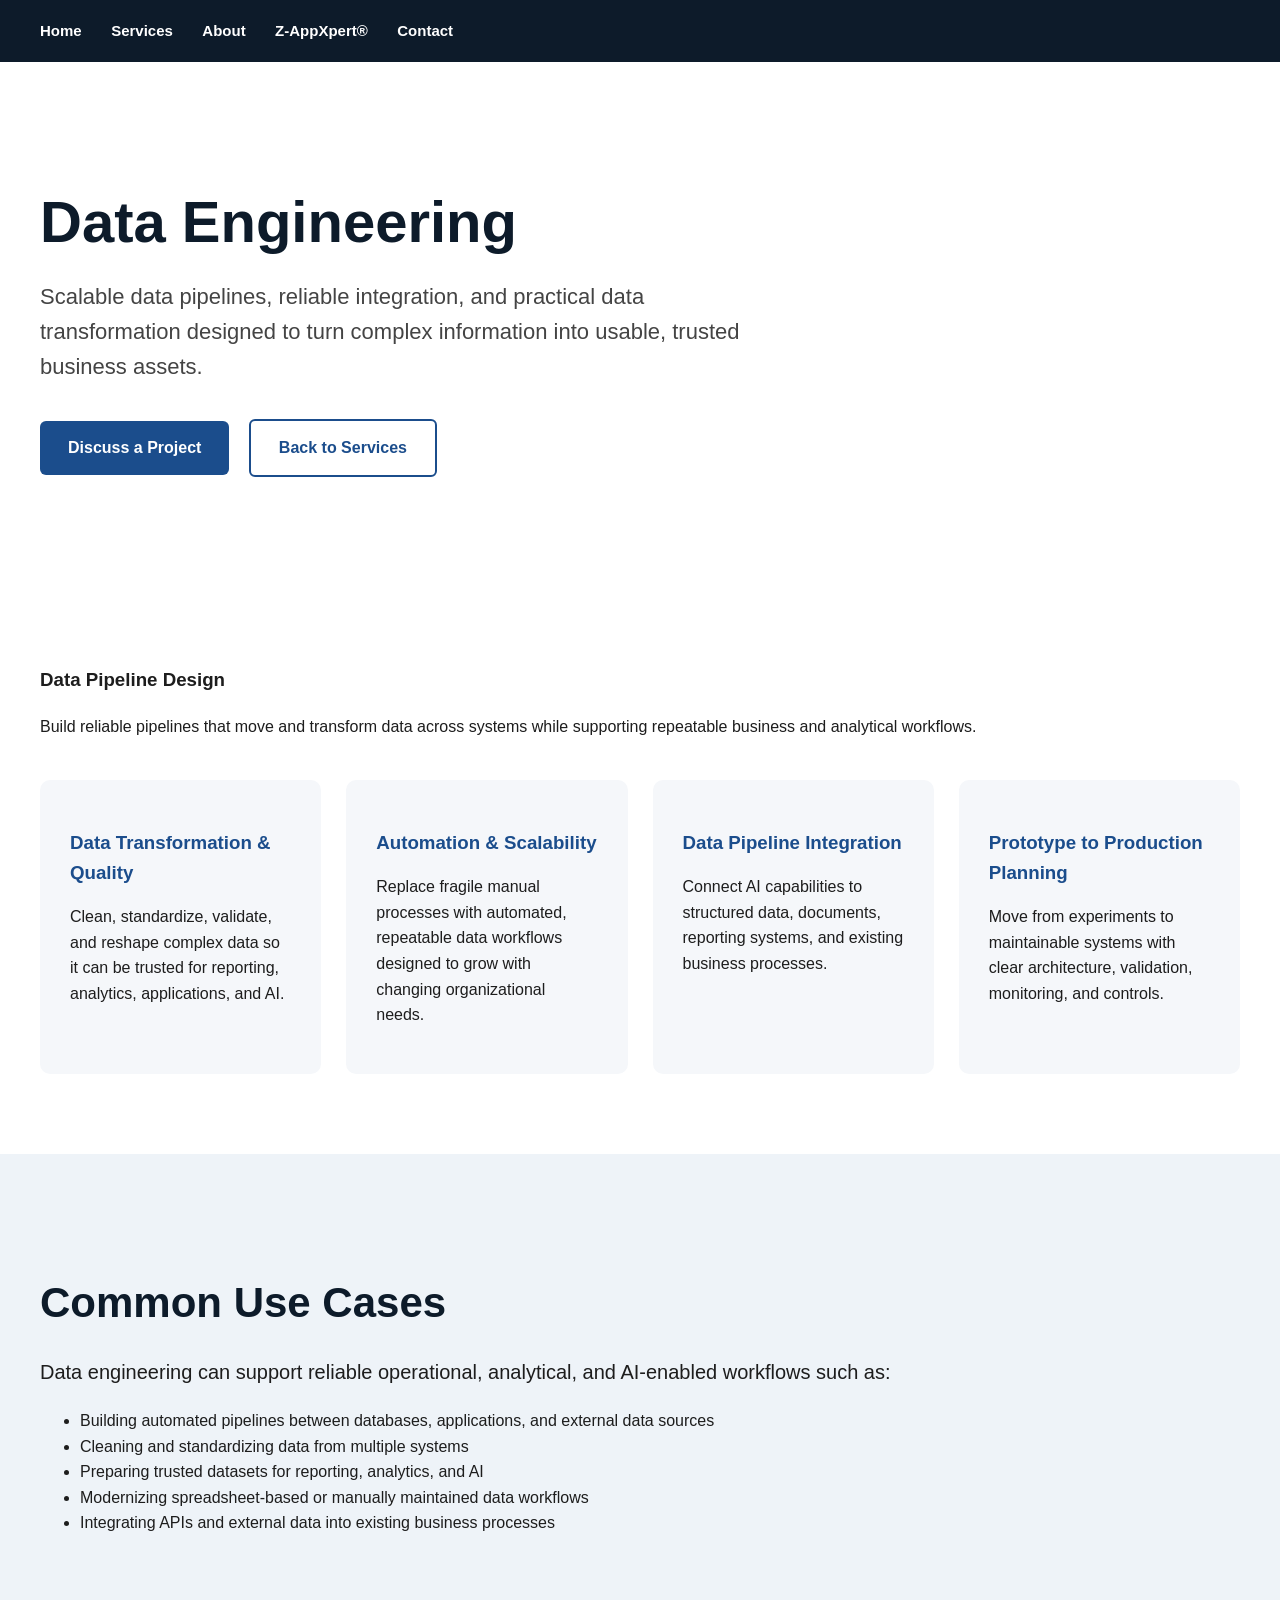
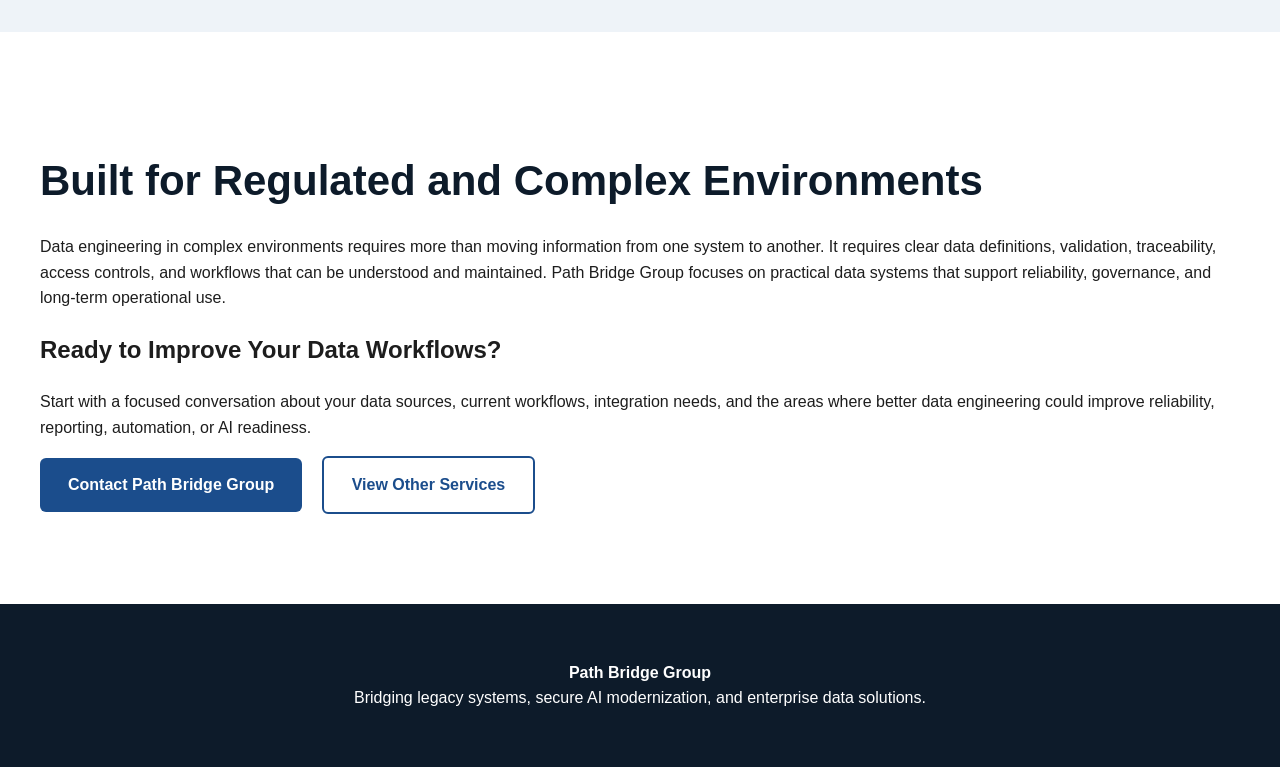
==== data-engineering.html @ dd312282 "Add Data Engineering and Workflow Automation service pages" ====
<!DOCTYPE html>
<html lang="en">
<head>
    <meta charset="UTF-8">
    <meta name="viewport" content="width=device-width, initial-scale=1.0">
    <title>Data Engineering | Path Bridge Group</title>
    <link rel="stylesheet" href="style.css">
    <link rel="icon" type="image/png" href="images/favicon.png">
</head>

<body>

    <nav>
        <a href="index.html">Home</a>
        <a href="index.html#services">Services</a>
        <a href="index.html#about">About</a>
        <a href="z-appxpert.html">Z-AppXpert®</a>
        <a href="index.html#contact">Contact</a>
    </nav>

    <main>

        <section class="hero">
            <div class="hero-container">
                <div class="hero-text">
                    <h1>Data Engineering</h1>
                        <p>
                            Scalable data pipelines, reliable integration, and practical
                            data transformation designed to turn complex information
                            into usable, trusted business assets.
                        </p>
                    <div class="hero-buttons">
                        <a href="index.html#contact" class="btn-primary">Discuss a Project</a>
                        <a href="index.html#services" class="btn-secondary">Back to Services</a>
                    </div>
                </div>
            </div>
        </section>

        <section class="services">
            <div class="section-container">
                    <h3>Data Pipeline Design</h3>
                    <p>
                        Build reliable pipelines that move and transform data
                        across systems while supporting repeatable business
                        and analytical workflows.
                    </p>

                <div class="services-grid">
                    <div class="service-card">
                        <h3>Data Transformation &amp; Quality</h3>
                        <p>
                            Clean, standardize, validate, and reshape complex data
                            so it can be trusted for reporting, analytics,
                            applications, and AI.
                        </p>
                    </div>

                    <div class="service-card">
                        <h3>Automation &amp; Scalability</h3>
                        <p>
                            Replace fragile manual processes with automated,
                            repeatable data workflows designed to grow with
                            changing organizational needs.
                        </p>
                    </div>

                    <div class="service-card">
                        <h3>Data Pipeline Integration</h3>
                        <p>
                            Connect AI capabilities to structured data, documents, reporting systems,
                            and existing business processes.
                        </p>
                    </div>

                    <div class="service-card">
                        <h3>Prototype to Production Planning</h3>
                        <p>
                            Move from experiments to maintainable systems with clear architecture,
                            validation, monitoring, and controls.
                        </p>
                    </div>
                </div>
            </div>
        </section>

        <section class="about">
            <div class="section-container">
                <h2 class="section-title">Common Use Cases</h2>
                <p>
                        Data engineering can support reliable operational, analytical,
                        and AI-enabled workflows such as:
                </p>

                    <ul>
                        <li>Building automated pipelines between databases, applications, and external data sources</li>
                        <li>Cleaning and standardizing data from multiple systems</li>
                        <li>Preparing trusted datasets for reporting, analytics, and AI</li>
                        <li>Modernizing spreadsheet-based or manually maintained data workflows</li>
                        <li>Integrating APIs and external data into existing business processes</li>
                    </ul>
            </div>
        </section>

        <section class="services">
            <div class="section-container">
                <h2 class="section-title">Built for Regulated and Complex Environments</h2>
                    <p>
                        Data engineering in complex environments requires more than moving information
                        from one system to another. It requires clear data definitions, validation,
                        traceability, access controls, and workflows that can be understood and maintained.
                        Path Bridge Group focuses on practical data systems that support reliability,
                        governance, and long-term operational use.
                    </p>

                    <h2>Ready to Improve Your Data Workflows?</h2>

                    <p>
                        Start with a focused conversation about your data sources, current workflows,
                        integration needs, and the areas where better data engineering could improve
                        reliability, reporting, automation, or AI readiness.
                    </p>

                    <div class="hero-buttons">
                    <a href="index.html#contact" class="btn-primary">Contact Path Bridge Group</a>
                    <a href="index.html#services" class="btn-secondary">View Other Services</a>
                </div>
            </div>
        </section>

    </main>

    <footer id="contact">
        <p>
            <strong>Path Bridge Group</strong><br>
            Bridging legacy systems, secure AI modernization, and enterprise data solutions.
        </p>
    </footer>

</body>
</html>
---- style.css ----
body {
    margin: 0;
    font-family: Arial, Helvetica, sans-serif;
    background: #f5f7fa;
    color: #1d1d1d;
    line-height: 1.6;
}

nav {
    background: #0d1b2a;
    padding: 18px 40px;
}

nav a {
    color: white;
    text-decoration: none;
    margin-right: 25px;
    font-weight: bold;
    font-size: 15px;
}

.hero {
    background: white;
    padding: 80px 40px;
}

.hero-container {
    max-width: 1200px;
    margin: auto;
    display: flex;
    flex-wrap: wrap;
    align-items: center;
    gap: 40px;
}

.hero-text {
    flex: 1;
    min-width: 320px;
}

.hero-text h1 {
    font-size: 58px;
    line-height: 1.1;
    margin-bottom: 25px;
    color: #0d1b2a;
}

.hero-text p {
    font-size: 22px;
    color: #444;
    margin-bottom: 35px;
    max-width: 700px;
}

.hero-buttons a {
    display: inline-block;
    padding: 14px 28px;
    margin-right: 15px;
    margin-bottom: 10px;
    border-radius: 6px;
    text-decoration: none;
    font-weight: bold;
}

.btn-primary {
    display: inline-block;
    padding: 14px 28px;
    border-radius: 6px;
    text-decoration: none;
    font-weight: bold;
    background: #1b4d8c;
    color: white;
}

.btn-secondary {
    border: 2px solid #1b4d8c;
    color: #1b4d8c;
    background: white;
}

.hero-image {
    flex: 1;
    min-width: 320px;
    text-align: center;
}

.hero-image img {
    width: 100%;
    max-width: 600px;
    border-radius: 12px;
}

.trust-section {
    background: #eef3f8;
    padding: 60px 40px;
}

.trust-container {
    max-width: 1200px;
    margin: auto;
    display: grid;
    grid-template-columns: repeat(auto-fit, minmax(220px, 1fr));
    gap: 25px;
}

.trust-card {
    background: white;
    padding: 25px;
    border-radius: 10px;
    box-shadow: 0 2px 8px rgba(0,0,0,0.08);
}

.trust-card h3 {
    color: #0d1b2a;
    margin-bottom: 10px;
}

.services {
    padding: 80px 40px;
    background: white;
}

.section-container {
    max-width: 1200px;
    margin: auto;
}

.section-title {
    font-size: 42px;
    margin-bottom: 20px;
    color: #0d1b2a;
}

.services-grid {
    display: grid;
    grid-template-columns: repeat(auto-fit, minmax(250px, 1fr));
    gap: 25px;
    margin-top: 40px;
}

.service-card {
    background: #f5f7fa;
    padding: 30px;
    border-radius: 10px;
}

.service-card h3 {
    margin-bottom: 15px;
    color: #1b4d8c;
}

.about {
    background: #eef3f8;
    padding: 80px 40px;
}

.about p {
    max-width: 900px;
    font-size: 20px;
}

footer {
    background: #0d1b2a;
    color: white;
    padding: 40px;
    text-align: center;
}

footer a {
    color: #8fc8ff;
    text-decoration: none;
}

@media (max-width: 768px) {
    nav {
        padding: 16px 20px;
    }

    nav a {
        display: inline-block;
        margin-bottom: 8px;
        margin-right: 15px;
        font-size: 14px;
    }

    .hero {
        padding: 50px 24px;
    }

    .hero-text h1 {
        font-size: 40px;
    }

    .hero-text p {
        font-size: 18px;
    }

    .hero-container {
        gap: 25px;
    }

    .trust-section,
    .services,
    .about {
        padding: 50px 24px;
    }

    .section-title {
        font-size: 34px;
    }

    .about p {
        font-size: 18px;
        }
        
    .page-main {
    max-width: 1100px;
    margin: 0 auto;
    padding: 80px 24px;
    }

    .page-hero {
    padding: 80px 0 60px;
    }

    .page-hero h1 {
    font-size: 48px;
    line-height: 1.1;
    margin-bottom: 20px;
    }

    .page-hero p {
    max-width: 720px;
    font-size: 20px;
    line-height: 1.6;
    margin-bottom: 32px;
    }

    .section {
    margin: 70px 0;
    }

    .cards {
    display: grid;
    grid-template-columns: repeat(2, minmax(0, 1fr));
    gap: 24px;
    margin: 40px 0;
    }

    .card {
    background: #f7f8fa;
    padding: 32px;
    border-radius: 14px;
    }

    .card h3 {
    margin-top: 0;
    }

    @media (max-width: 768px) {
    .cards {
        grid-template-columns: 1fr;
    }

    .page-hero h1 {
        font-size: 36px;
    }
    }
}

.page-main .section,
.page-main .cta {
max-width: 900px;
margin-left: auto;
margin-right: auto;
}

.page-main .cards {
max-width: 900px;
margin-left: auto;
margin-right: auto;
}
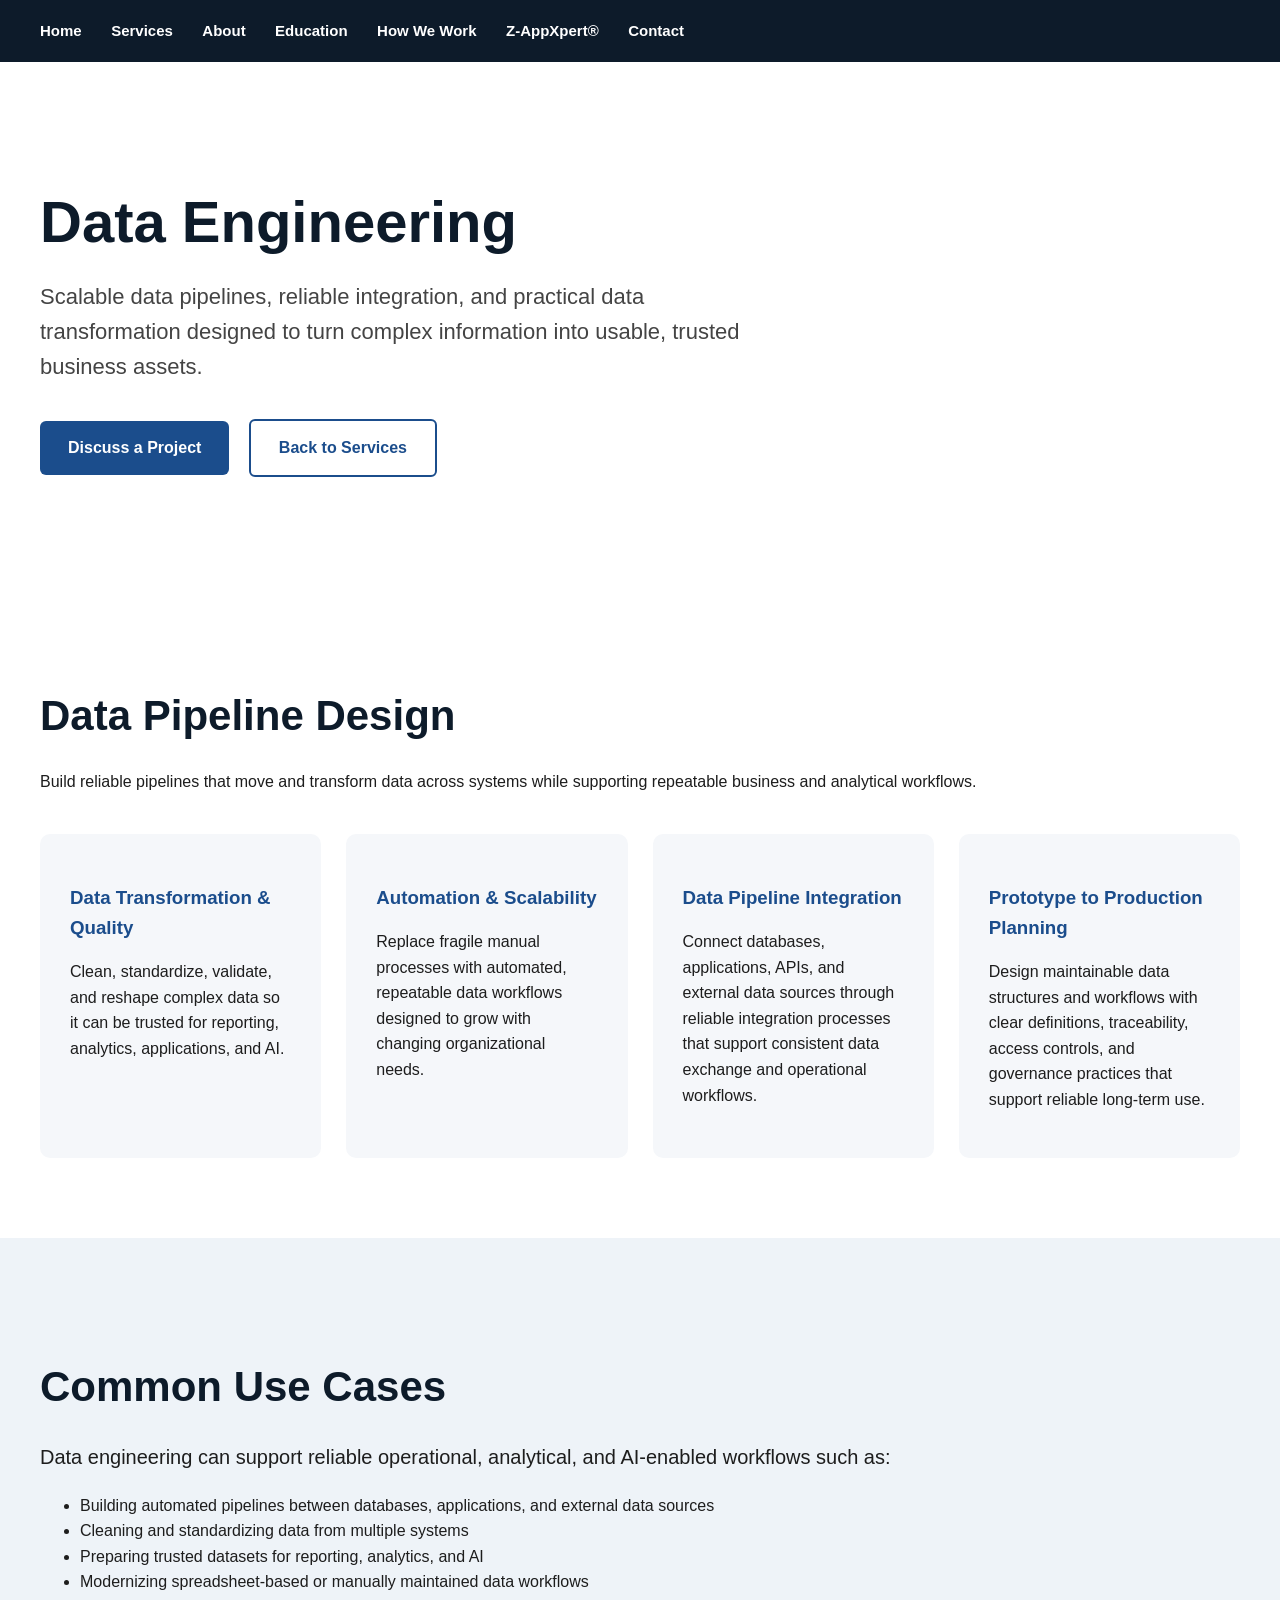
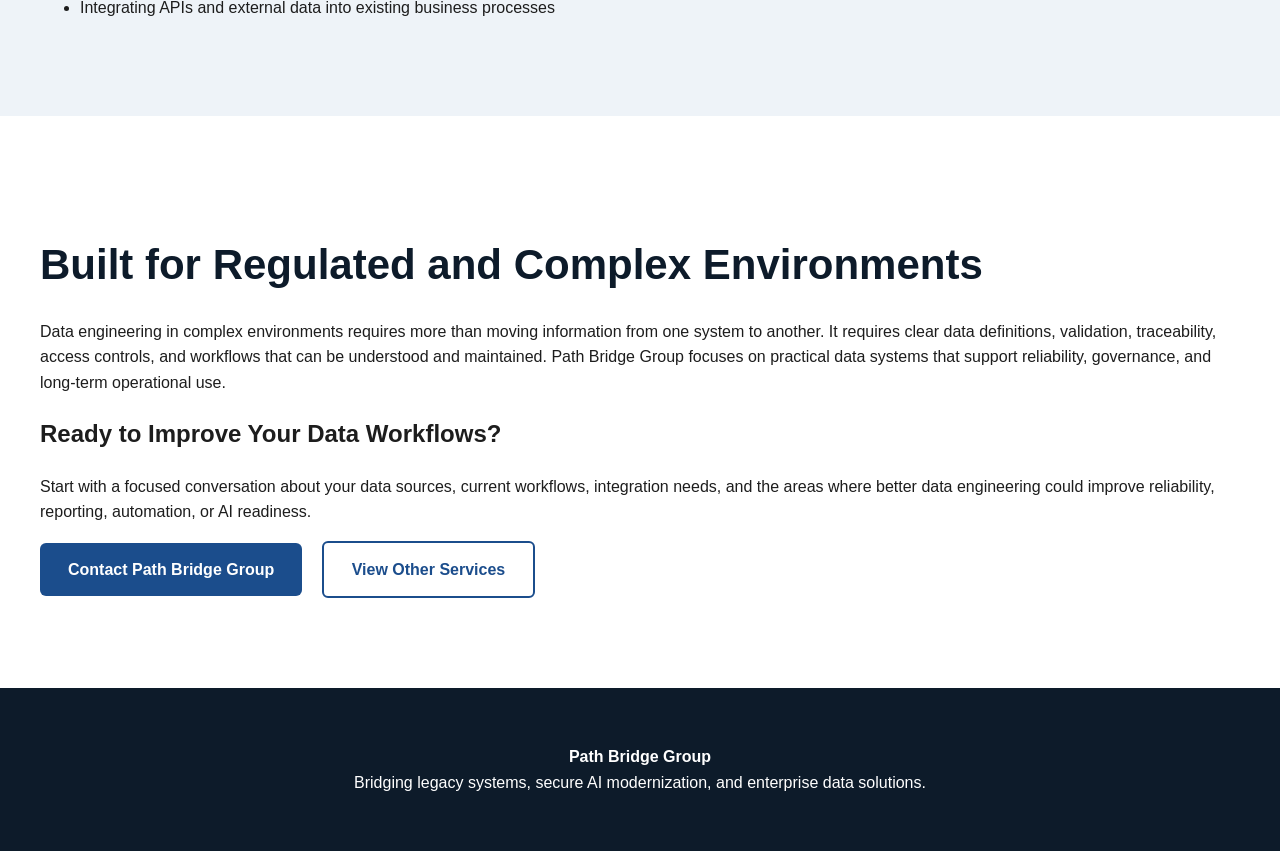
==== commit 878af663: "Refine service pages, navigation, SEO, and contact links" ====
--- a/data-engineering.html
+++ b/data-engineering.html
@@ -4,19 +4,23 @@
     <meta charset="UTF-8">
     <meta name="viewport" content="width=device-width, initial-scale=1.0">
     <title>Data Engineering | Path Bridge Group</title>
+    <meta name="description"
+      content="Data engineering services for reliable pipelines, data integration, quality, automation, and governance that support analytics, AI, and business operations.">
     <link rel="stylesheet" href="style.css">
     <link rel="icon" type="image/png" href="images/favicon.png">
 </head>
 
 <body>
 
-    <nav>
-        <a href="index.html">Home</a>
-        <a href="index.html#services">Services</a>
-        <a href="index.html#about">About</a>
-        <a href="z-appxpert.html">Z-AppXpert®</a>
-        <a href="index.html#contact">Contact</a>
-    </nav>
+<nav>
+    <a href="index.html">Home</a>
+    <a href="index.html#services">Services</a>
+    <a href="index.html#about">About</a>
+    <a href="index.html#education">Education</a>
+    <a href="index.html#approach">How We Work</a>
+    <a href="z-appxpert.html">Z-AppXpert®</a>
+    <a href="index.html#contact">Contact</a>
+</nav>
 
     <main>
 
@@ -30,7 +34,7 @@
                             into usable, trusted business assets.
                         </p>
                     <div class="hero-buttons">
-                        <a href="index.html#contact" class="btn-primary">Discuss a Project</a>
+                        <a href="index.html#contact-cta" class="btn-primary">Discuss a Project</a>
                         <a href="index.html#services" class="btn-secondary">Back to Services</a>
                     </div>
                 </div>
@@ -39,7 +43,9 @@
 
         <section class="services">
             <div class="section-container">
-                    <h3>Data Pipeline Design</h3>
+                    <h2 class="section-title">
+                        Data Pipeline Design
+                    </h2>
                     <p>
                         Build reliable pipelines that move and transform data
                         across systems while supporting repeatable business
@@ -67,18 +73,20 @@
 
                     <div class="service-card">
                         <h3>Data Pipeline Integration</h3>
-                        <p>
-                            Connect AI capabilities to structured data, documents, reporting systems,
-                            and existing business processes.
-                        </p>
+                            <p>
+                                Connect databases, applications, APIs, and external data
+                                sources through reliable integration processes that support
+                                consistent data exchange and operational workflows.
+                            </p>
                     </div>
 
                     <div class="service-card">
                         <h3>Prototype to Production Planning</h3>
-                        <p>
-                            Move from experiments to maintainable systems with clear architecture,
-                            validation, monitoring, and controls.
-                        </p>
+                            <p>
+                                Design maintainable data structures and workflows with
+                                clear definitions, traceability, access controls, and
+                                governance practices that support reliable long-term use.
+                            </p>
                     </div>
                 </div>
             </div>
@@ -122,7 +130,7 @@
                     </p>
 
                     <div class="hero-buttons">
-                    <a href="index.html#contact" class="btn-primary">Contact Path Bridge Group</a>
+                    <a href="index.html#contact-cta" class="btn-primary">Contact Path Bridge Group</a>
                     <a href="index.html#services" class="btn-secondary">View Other Services</a>
                 </div>
             </div>
--- a/style.css
+++ b/style.css
@@ -107,7 +107,7 @@
     background: white;
     padding: 25px;
     border-radius: 10px;
-    box-shadow: 0 2px 8px rgba(0,0,0,0.08);
+    box-shadow: 0 2px 8px rgba(0, 0, 0, 0.08);
 }
 
 .trust-card h3 {
@@ -159,6 +159,93 @@
     font-size: 20px;
 }
 
+.education {
+    background: white;
+    padding: 80px 40px;
+}
+
+.section-intro {
+    max-width: 900px;
+    font-size: 20px;
+    color: #444;
+}
+
+.education-grid {
+    display: grid;
+    grid-template-columns: repeat(auto-fit, minmax(250px, 1fr));
+    gap: 25px;
+    margin-top: 40px;
+}
+
+.education-card {
+    background: #f5f7fa;
+    padding: 30px;
+    border-radius: 10px;
+}
+
+.education-card h3 {
+    margin-bottom: 15px;
+    color: #1b4d8c;
+}
+
+.how-we-work {
+    background: #eef3f8;
+    padding: 80px 40px;
+}
+
+.approach-grid {
+    display: grid;
+    grid-template-columns: repeat(3, 1fr);
+    gap: 40px;
+    margin-top: 50px;
+}
+
+.approach-card {
+    position: relative;
+    padding-top: 20px;
+    border-top: 3px solid #1b4d8c;
+}
+
+.step-number {
+    display: block;
+    font-size: 18px;
+    font-weight: bold;
+    color: #1b4d8c;
+    margin-bottom: 12px;
+}
+
+.approach-card h3 {
+    color: #0d1b2a;
+    font-size: 24px;
+    margin: 0 0 12px;
+}
+
+.approach-card p {
+    margin: 0;
+}
+
+.cta {
+    background: white;
+    padding: 80px 40px;
+    text-align: center;
+}
+
+.cta-container {
+    max-width: 850px;
+}
+
+.cta h2 {
+    font-size: 42px;
+    color: #0d1b2a;
+    margin-bottom: 20px;
+}
+
+.cta p {
+    font-size: 20px;
+    color: #444;
+    margin-bottom: 30px;
+}
+
 footer {
     background: #0d1b2a;
     color: white;
@@ -172,6 +259,7 @@
 }
 
 @media (max-width: 768px) {
+
     nav {
         padding: 16px 20px;
     }
@@ -201,8 +289,22 @@
 
     .trust-section,
     .services,
-    .about {
+    .about,
+    .education,
+    .how-we-work {
         padding: 50px 24px;
+    }
+
+    .cta {
+        padding: 50px 24px;
+    }
+
+    .cta h2 {
+        font-size: 34px;
+    }
+
+    .cta p {
+        font-size: 18px;
     }
 
     .section-title {
@@ -211,72 +313,67 @@
 
     .about p {
         font-size: 18px;
-        }
-        
+    }
+
     .page-main {
-    max-width: 1100px;
-    margin: 0 auto;
-    padding: 80px 24px;
+        max-width: 1100px;
+        margin: 0 auto;
+        padding: 80px 24px;
     }
 
     .page-hero {
-    padding: 80px 0 60px;
-    }
-
-    .page-hero h1 {
-    font-size: 48px;
-    line-height: 1.1;
-    margin-bottom: 20px;
-    }
-
-    .page-hero p {
-    max-width: 720px;
-    font-size: 20px;
-    line-height: 1.6;
-    margin-bottom: 32px;
-    }
-
-    .section {
-    margin: 70px 0;
-    }
-
-    .cards {
-    display: grid;
-    grid-template-columns: repeat(2, minmax(0, 1fr));
-    gap: 24px;
-    margin: 40px 0;
-    }
-
-    .card {
-    background: #f7f8fa;
-    padding: 32px;
-    border-radius: 14px;
-    }
-
-    .card h3 {
-    margin-top: 0;
-    }
-
-    @media (max-width: 768px) {
-    .cards {
-        grid-template-columns: 1fr;
+        padding: 80px 0 60px;
     }
 
     .page-hero h1 {
         font-size: 36px;
-    }
+        line-height: 1.1;
+        margin-bottom: 20px;
+    }
+
+    .page-hero p {
+        max-width: 720px;
+        font-size: 20px;
+        line-height: 1.6;
+        margin-bottom: 32px;
+    }
+
+    .section {
+        margin: 70px 0;
+    }
+
+    .cards {
+        display: grid;
+        grid-template-columns: 1fr;
+        gap: 24px;
+        margin: 40px 0;
+    }
+
+    .card {
+        background: #f7f8fa;
+        padding: 32px;
+        border-radius: 14px;
+    }
+
+    .card h3 {
+        margin-top: 0;
+    }
+
+    .approach-grid {
+        grid-template-columns: 1fr;
+        gap: 30px;
     }
 }
 
 .page-main .section,
 .page-main .cta {
-max-width: 900px;
-margin-left: auto;
-margin-right: auto;
+    max-width: 900px;
+    margin-left: auto;
+    margin-right: auto;
 }
 
 .page-main .cards {
-max-width: 900px;
-margin-left: auto;
-margin-right: auto;
+    max-width: 900px;
+    margin-left: auto;
+    margin-right: auto;
 }
